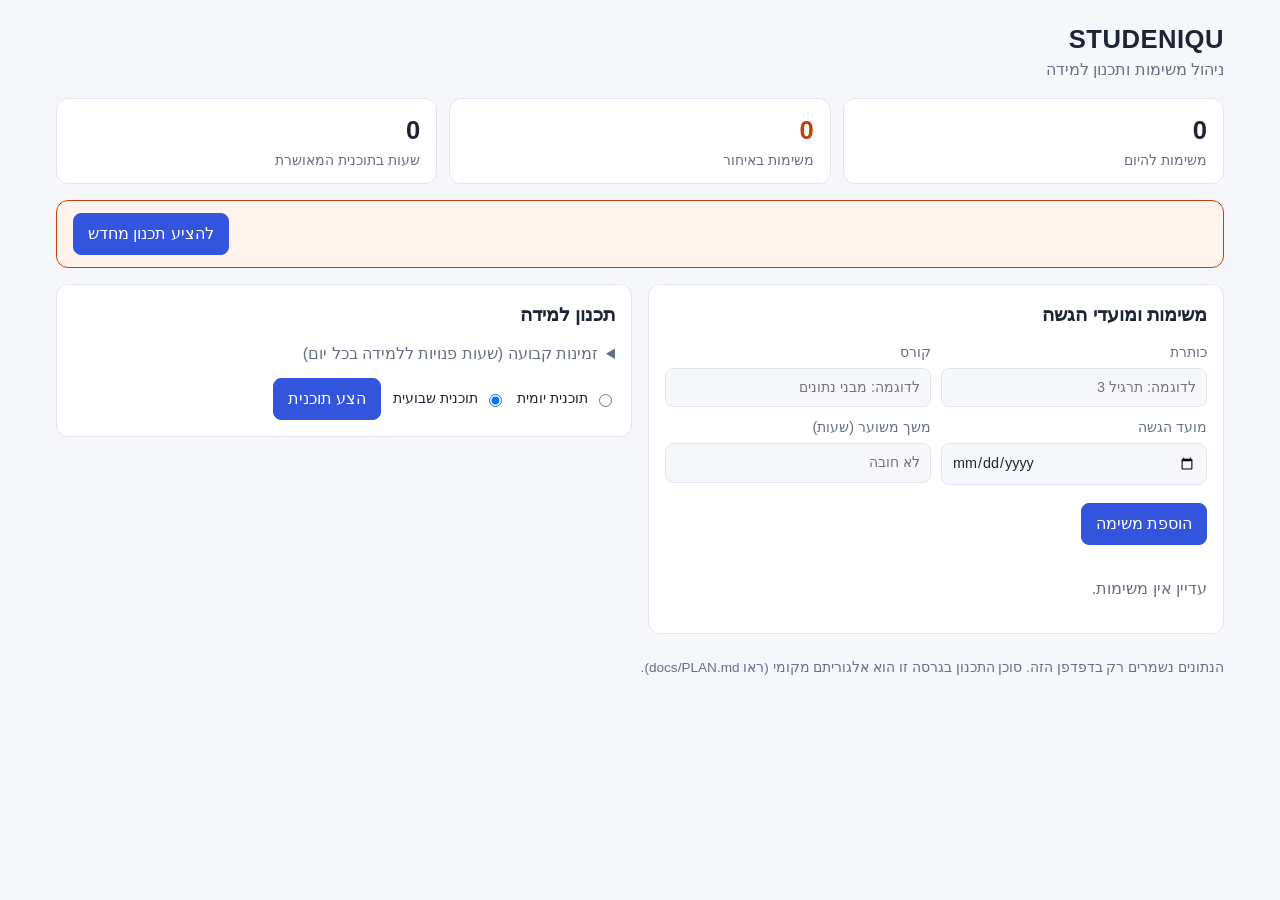
==== index.html @ 167fc443 "Add first working version: tasks and study planning Static Hebrew (RTL) web app implementing the two" ====
<!doctype html>
<html lang="he" dir="rtl">
<head>
  <meta charset="utf-8">
  <meta name="viewport" content="width=device-width, initial-scale=1">
  <title>STUDENIQU</title>
  <link rel="stylesheet" href="css/style.css">
</head>
<body>
  <header class="topbar">
    <h1>STUDENIQU</h1>
    <p class="tagline">ניהול משימות ותכנון למידה</p>
  </header>

  <main>
    <section class="summary" aria-label="סיכום">
      <div class="stat"><span class="stat-num" id="stat-today">0</span><span class="stat-label">משימות להיום</span></div>
      <div class="stat warn"><span class="stat-num" id="stat-overdue">0</span><span class="stat-label">משימות באיחור</span></div>
      <div class="stat"><span class="stat-num" id="stat-hours">0</span><span class="stat-label">שעות בתוכנית המאושרת</span></div>
    </section>

    <div id="replan-banner" class="banner" hidden>
      <span id="replan-text"></span>
      <button type="button" id="replan-btn" class="btn primary">להציע תכנון מחדש</button>
    </div>

    <div class="grid">
      <!-- Tasks -->
      <section class="card" aria-labelledby="tasks-title">
        <h2 id="tasks-title">משימות ומועדי הגשה</h2>
        <form id="task-form" class="task-form" autocomplete="off">
          <input type="hidden" id="task-id">
          <label>כותרת<input id="task-title" required maxlength="120" placeholder="לדוגמה: תרגיל 3"></label>
          <label>קורס<input id="task-course" maxlength="80" placeholder="לדוגמה: מבני נתונים"></label>
          <label>מועד הגשה<input id="task-due" type="date" required></label>
          <label>משך משוער (שעות)<input id="task-hours" type="number" min="0" max="200" step="0.5" placeholder="לא חובה"></label>
          <div class="form-actions">
            <button type="submit" class="btn primary" id="task-submit">הוספת משימה</button>
            <button type="button" class="btn" id="task-cancel" hidden>ביטול עריכה</button>
          </div>
        </form>
        <ul id="task-list" class="task-list"></ul>
        <p id="task-empty" class="muted">עדיין אין משימות.</p>
      </section>

      <!-- Planner -->
      <section class="card" aria-labelledby="plan-title">
        <h2 id="plan-title">תכנון למידה</h2>

        <details class="availability">
          <summary>זמינות קבועה (שעות פנויות ללמידה בכל יום)</summary>
          <div id="availability" class="avail-grid"></div>
        </details>

        <div class="plan-controls">
          <label class="inline"><input type="radio" name="mode" value="day"> תוכנית יומית</label>
          <label class="inline"><input type="radio" name="mode" value="week" checked> תוכנית שבועית</label>
          <button type="button" id="propose-btn" class="btn primary">הצע תוכנית</button>
        </div>

        <div id="draft" hidden>
          <h3>הצעה לאישור <span class="badge">טיוטה, לא נשמרה</span></h3>
          <div id="draft-notes"></div>
          <div id="draft-days" class="days"></div>

          <div class="chat">
            <div id="chat-log" class="chat-log" aria-live="polite"></div>
            <form id="chat-form" class="chat-form" autocomplete="off">
              <input id="chat-input" placeholder='לדוגמה: "בלי יום שישי"' aria-label="בקשת שינוי">
              <button type="submit" class="btn">שליחה</button>
            </form>
          </div>

          <div class="form-actions">
            <button type="button" id="approve-btn" class="btn primary">אישור ושמירה</button>
            <button type="button" id="reject-btn" class="btn">דחייה</button>
          </div>
        </div>

        <div id="approved" hidden>
          <h3>התוכנית המאושרת <span class="muted" id="approved-meta"></span></h3>
          <div id="approved-days" class="days"></div>
        </div>
      </section>
    </div>
  </main>

  <footer class="footer muted">
    הנתונים נשמרים רק בדפדפן הזה. סוכן התכנון בגרסה זו הוא אלגוריתם מקומי (ראו docs/PLAN.md).
  </footer>

  <script src="js/planner.js"></script>
  <script src="js/chat.js"></script>
  <script src="js/app.js"></script>
</body>
</html>
---- css/style.css ----
:root {
  --bg: #f6f7fb;
  --card: #ffffff;
  --text: #1d2433;
  --muted: #667085;
  --border: #e3e6ee;
  --primary: #3355dd;
  --primary-text: #ffffff;
  --warn: #c2410c;
  --warn-bg: #fff4ed;
  --ok: #15803d;
  --chip: #eef1fb;
}

@media (prefers-color-scheme: dark) {
  :root {
    --bg: #11141b;
    --card: #1a1f2a;
    --text: #e6e9f0;
    --muted: #98a2b3;
    --border: #2b3240;
    --primary: #6d8bff;
    --primary-text: #0b0e14;
    --warn: #fb923c;
    --warn-bg: #2a1d14;
    --ok: #4ade80;
    --chip: #232a38;
  }
}

* { box-sizing: border-box; }

body {
  margin: 0;
  font-family: "Segoe UI", Arial, sans-serif;
  background: var(--bg);
  color: var(--text);
  line-height: 1.5;
}

.topbar { padding: 20px 16px 8px; max-width: 1200px; margin: 0 auto; }
.topbar h1 { margin: 0; font-size: 1.6rem; letter-spacing: .5px; }
.tagline { margin: 0; color: var(--muted); }

main { max-width: 1200px; margin: 0 auto; padding: 8px 16px 24px; }

.summary { display: grid; grid-template-columns: repeat(3, 1fr); gap: 12px; margin-bottom: 16px; }
.stat { background: var(--card); border: 1px solid var(--border); border-radius: 12px; padding: 12px 16px; display: flex; flex-direction: column; }
.stat-num { font-size: 1.6rem; font-weight: 700; }
.stat-label { color: var(--muted); font-size: .9rem; }
.stat.warn .stat-num { color: var(--warn); }

.banner { display: flex; gap: 12px; align-items: center; justify-content: space-between; flex-wrap: wrap;
  background: var(--warn-bg); border: 1px solid var(--warn); border-radius: 12px; padding: 12px 16px; margin-bottom: 16px; }

.grid { display: grid; grid-template-columns: 1fr 1fr; gap: 16px; align-items: start; }
.card { background: var(--card); border: 1px solid var(--border); border-radius: 12px; padding: 16px; min-width: 0; }
.card h2 { margin: 0 0 12px; font-size: 1.2rem; }
.card h3 { margin: 16px 0 8px; font-size: 1.05rem; }

label { display: flex; flex-direction: column; gap: 4px; font-size: .9rem; color: var(--muted); }
label.inline { flex-direction: row; align-items: center; gap: 6px; color: var(--text); }
input { font: inherit; color: var(--text); background: var(--bg); border: 1px solid var(--border); border-radius: 8px; padding: 8px 10px; min-width: 0; }
input:focus { outline: 2px solid var(--primary); outline-offset: 1px; }

.task-form { display: grid; grid-template-columns: 1fr 1fr; gap: 10px; }
.form-actions { display: flex; gap: 8px; grid-column: 1 / -1; margin-top: 8px; flex-wrap: wrap; }

.btn { font: inherit; border: 1px solid var(--border); background: var(--card); color: var(--text); border-radius: 8px; padding: 8px 14px; cursor: pointer; }
.btn:hover { border-color: var(--primary); }
.btn.primary { background: var(--primary); color: var(--primary-text); border-color: var(--primary); }
.btn.small { padding: 2px 8px; font-size: .85rem; }
.btn.danger { color: var(--warn); }

.muted { color: var(--muted); }
.badge { font-size: .75rem; background: var(--chip); color: var(--muted); border-radius: 999px; padding: 2px 8px; font-weight: 400; }

.task-list { list-style: none; padding: 0; margin: 16px 0 0; display: flex; flex-direction: column; gap: 10px; }
.task { border: 1px solid var(--border); border-radius: 10px; padding: 10px 12px; }
.task.overdue { border-color: var(--warn); background: var(--warn-bg); }
.task.done .task-title { text-decoration: line-through; color: var(--muted); }
.task-head { display: flex; justify-content: space-between; gap: 8px; align-items: flex-start; flex-wrap: wrap; }
.task-title { font-weight: 600; }
.task-meta { font-size: .85rem; color: var(--muted); }
.task-meta .late { color: var(--warn); font-weight: 600; }
.task-actions { display: flex; gap: 6px; align-items: center; flex-wrap: wrap; }
.task-actions select { font: inherit; font-size: .85rem; color: var(--text); background: var(--bg); border: 1px solid var(--border); border-radius: 6px; padding: 2px 6px; }
.subtasks { list-style: none; padding: 0; margin: 8px 0 0; }
.subtasks li { display: flex; align-items: center; gap: 6px; font-size: .9rem; }
.subtasks li.done span { text-decoration: line-through; color: var(--muted); }
.sub-form { display: flex; gap: 6px; margin-top: 6px; }
.sub-form input { flex: 1; padding: 4px 8px; font-size: .9rem; }

.availability { margin-bottom: 12px; }
.availability summary { cursor: pointer; color: var(--muted); }
.avail-grid { display: grid; grid-template-columns: repeat(7, 1fr); gap: 6px; margin-top: 8px; }
.avail-grid label { align-items: center; text-align: center; }
.avail-grid input { width: 100%; text-align: center; }

.plan-controls { display: flex; gap: 12px; align-items: center; flex-wrap: wrap; }

.days { display: flex; flex-direction: column; gap: 8px; }
.day { border: 1px solid var(--border); border-radius: 10px; padding: 8px 12px; }
.day-head { display: flex; justify-content: space-between; font-weight: 600; }
.day-head .muted { font-weight: 400; font-size: .85rem; }
.session { display: flex; justify-content: space-between; gap: 8px; font-size: .9rem; padding: 2px 0; }
.note { border-radius: 10px; padding: 8px 12px; margin: 8px 0; font-size: .9rem; }
.note.warn { background: var(--warn-bg); border: 1px solid var(--warn); }
.note.info { background: var(--chip); }
.note ul { margin: 4px 0; padding-inline-start: 20px; }

.chat { margin-top: 12px; border-top: 1px solid var(--border); padding-top: 12px; }
.chat-log { display: flex; flex-direction: column; gap: 6px; max-height: 220px; overflow-y: auto; margin-bottom: 8px; }
.msg { padding: 6px 10px; border-radius: 10px; max-width: 90%; white-space: pre-line; font-size: .9rem; }
.msg.user { align-self: flex-start; background: var(--primary); color: var(--primary-text); }
.msg.bot { align-self: flex-end; background: var(--chip); }
.chat-form { display: flex; gap: 8px; }
.chat-form input { flex: 1; }

.footer { max-width: 1200px; margin: 0 auto; padding: 0 16px 24px; font-size: .85rem; }

@media (max-width: 860px) {
  .grid { grid-template-columns: 1fr; }
}
@media (max-width: 520px) {
  .summary { grid-template-columns: 1fr; }
  .task-form { grid-template-columns: 1fr; }
  .avail-grid { grid-template-columns: repeat(4, 1fr); }
}
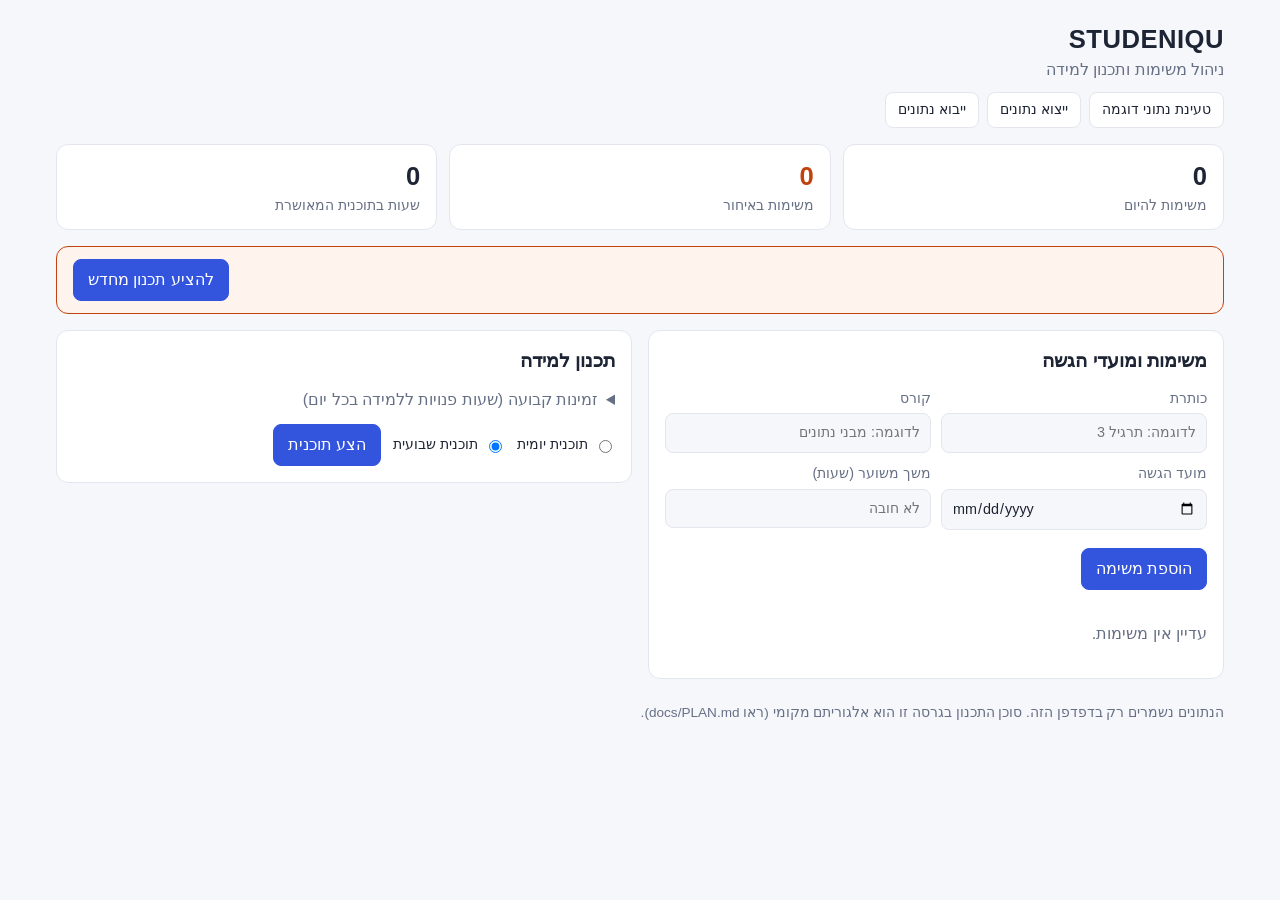
==== commit a029f47f: "Add data folder with sample data, schema, export and import - data/sample-data.js: sample student we" ====
--- a/index.html
+++ b/index.html
@@ -10,6 +10,13 @@
   <header class="topbar">
     <h1>STUDENIQU</h1>
     <p class="tagline">ניהול משימות ותכנון למידה</p>
+    <div class="toolbar" aria-label="נתונים">
+      <button type="button" id="sample-btn" class="btn">טעינת נתוני דוגמה</button>
+      <button type="button" id="export-btn" class="btn">ייצוא נתונים</button>
+      <button type="button" id="import-btn" class="btn">ייבוא נתונים</button>
+      <input type="file" id="import-file" accept=".json,application/json" hidden>
+      <span id="data-msg" class="muted" role="status"></span>
+    </div>
   </header>
 
   <main>
@@ -91,6 +98,8 @@
 
   <script src="js/planner.js"></script>
   <script src="js/chat.js"></script>
+  <script src="js/data.js"></script>
+  <script src="data/sample-data.js"></script>
   <script src="js/app.js"></script>
 </body>
 </html>
--- a/css/style.css
+++ b/css/style.css
@@ -41,6 +41,8 @@
 .topbar { padding: 20px 16px 8px; max-width: 1200px; margin: 0 auto; }
 .topbar h1 { margin: 0; font-size: 1.6rem; letter-spacing: .5px; }
 .tagline { margin: 0; color: var(--muted); }
+.toolbar { display: flex; gap: 8px; align-items: center; flex-wrap: wrap; margin-top: 10px; }
+.toolbar .btn { font-size: .9rem; padding: 6px 12px; }
 
 main { max-width: 1200px; margin: 0 auto; padding: 8px 16px 24px; }
 
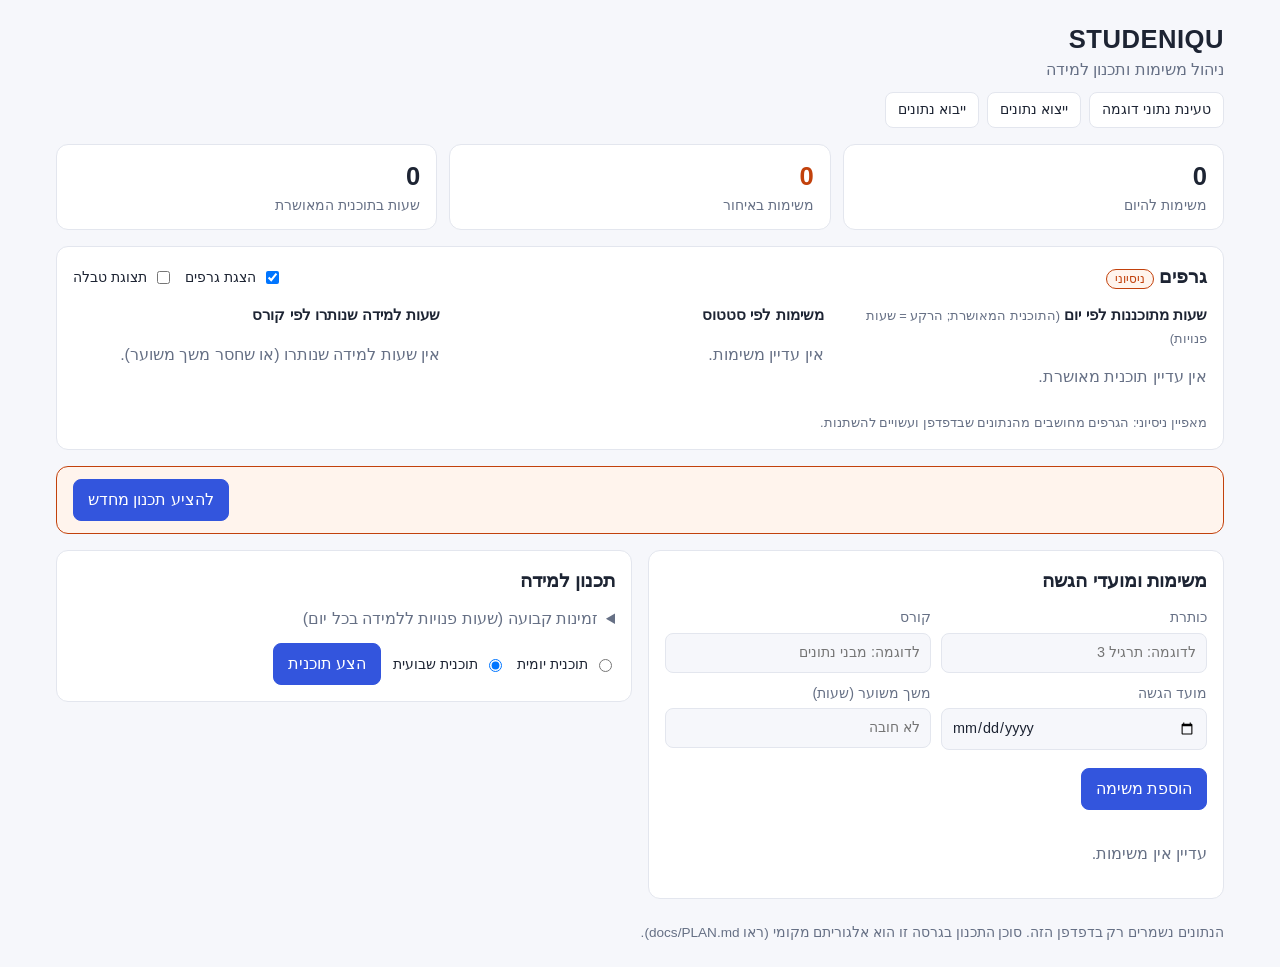
==== commit a51492cf: "Add experimental charts section Three inline-SVG charts (no libraries), marked as experimental: plan" ====
--- a/index.html
+++ b/index.html
@@ -24,6 +24,31 @@
       <div class="stat"><span class="stat-num" id="stat-today">0</span><span class="stat-label">משימות להיום</span></div>
       <div class="stat warn"><span class="stat-num" id="stat-overdue">0</span><span class="stat-label">משימות באיחור</span></div>
       <div class="stat"><span class="stat-num" id="stat-hours">0</span><span class="stat-label">שעות בתוכנית המאושרת</span></div>
+    </section>
+
+    <section class="card charts-card" aria-labelledby="charts-title">
+      <div class="charts-head">
+        <h2 id="charts-title">גרפים <span class="badge experimental">ניסיוני</span></h2>
+        <div class="charts-controls">
+          <label class="inline"><input type="checkbox" id="charts-toggle" checked> הצגת גרפים</label>
+          <label class="inline"><input type="checkbox" id="charts-table"> תצוגת טבלה</label>
+        </div>
+      </div>
+      <div id="charts-body" class="charts-grid">
+        <figure class="chart">
+          <figcaption>שעות מתוכננות לפי יום <span class="muted">(התוכנית המאושרת; הרקע = שעות פנויות)</span></figcaption>
+          <div id="chart-hours"></div>
+        </figure>
+        <figure class="chart">
+          <figcaption>משימות לפי סטטוס</figcaption>
+          <div id="chart-status"></div>
+        </figure>
+        <figure class="chart">
+          <figcaption>שעות למידה שנותרו לפי קורס</figcaption>
+          <div id="chart-course"></div>
+        </figure>
+      </div>
+      <p class="muted small">מאפיין ניסיוני: הגרפים מחושבים מהנתונים שבדפדפן ועשויים להשתנות.</p>
     </section>
 
     <div id="replan-banner" class="banner" hidden>
@@ -100,6 +125,7 @@
   <script src="js/chat.js"></script>
   <script src="js/data.js"></script>
   <script src="data/sample-data.js"></script>
+  <script src="js/charts.js"></script>
   <script src="js/app.js"></script>
 </body>
 </html>
--- a/css/style.css
+++ b/css/style.css
@@ -119,6 +119,48 @@
 .chat-form { display: flex; gap: 8px; }
 .chat-form input { flex: 1; }
 
+/* ---------- charts (experimental) ---------- */
+:root {
+  --series-1: #2a78d6;
+  --chart-grid: #e1e0d9;
+  --chart-axis: #c3c2b7;
+  --chart-muted: #898781;
+  --chart-capacity: #eef1fb;
+}
+@media (prefers-color-scheme: dark) {
+  :root {
+    --series-1: #3987e5;
+    --chart-grid: #2c2c2a;
+    --chart-axis: #383835;
+    --chart-capacity: #232a38;
+  }
+}
+.charts-card { margin-bottom: 16px; }
+.charts-head { display: flex; justify-content: space-between; align-items: center; gap: 8px; flex-wrap: wrap; }
+.charts-head h2 { margin: 0; }
+.charts-controls { display: flex; gap: 12px; flex-wrap: wrap; }
+.badge.experimental { background: var(--warn-bg); color: var(--warn); border: 1px solid var(--warn); }
+.charts-grid { display: grid; grid-template-columns: repeat(3, 1fr); gap: 16px; margin-top: 12px; }
+.chart { margin: 0; min-width: 0; }
+.chart figcaption { font-weight: 600; font-size: .95rem; margin-bottom: 6px; }
+.chart figcaption .muted { font-weight: 400; font-size: .8rem; }
+/* SVG coordinates are laid out right-to-left by hand; ltr keeps text-anchor literal. */
+.chart-svg { width: 100%; height: auto; display: block; overflow: visible; direction: ltr; }
+.chart-svg .bar { fill: var(--series-1); }
+.chart-svg .capacity { fill: var(--chart-capacity); }
+.chart-svg .grid { stroke: var(--chart-grid); stroke-width: 1; }
+.chart-svg .baseline { stroke: var(--chart-axis); stroke-width: 1; }
+.chart-svg .tick { fill: var(--chart-muted); font-size: 11px; }
+.chart-svg .label { fill: var(--muted); font-size: 12px; }
+.chart-svg .value { fill: var(--text); font-size: 12px; font-weight: 600; }
+.chart-svg .hit { fill: transparent; }
+.chart-svg .mark:hover .hit, .chart-svg .mark:focus .hit { fill: var(--chip); }
+.chart-svg .mark:focus { outline: none; }
+.chart-table { width: 100%; border-collapse: collapse; font-size: .9rem; }
+.chart-table th, .chart-table td { text-align: start; padding: 4px 6px; border-bottom: 1px solid var(--border); }
+.small { font-size: .8rem; margin: 8px 0 0; }
+@media (max-width: 860px) { .charts-grid { grid-template-columns: 1fr; } }
+
 .footer { max-width: 1200px; margin: 0 auto; padding: 0 16px 24px; font-size: .85rem; }
 
 @media (max-width: 860px) {
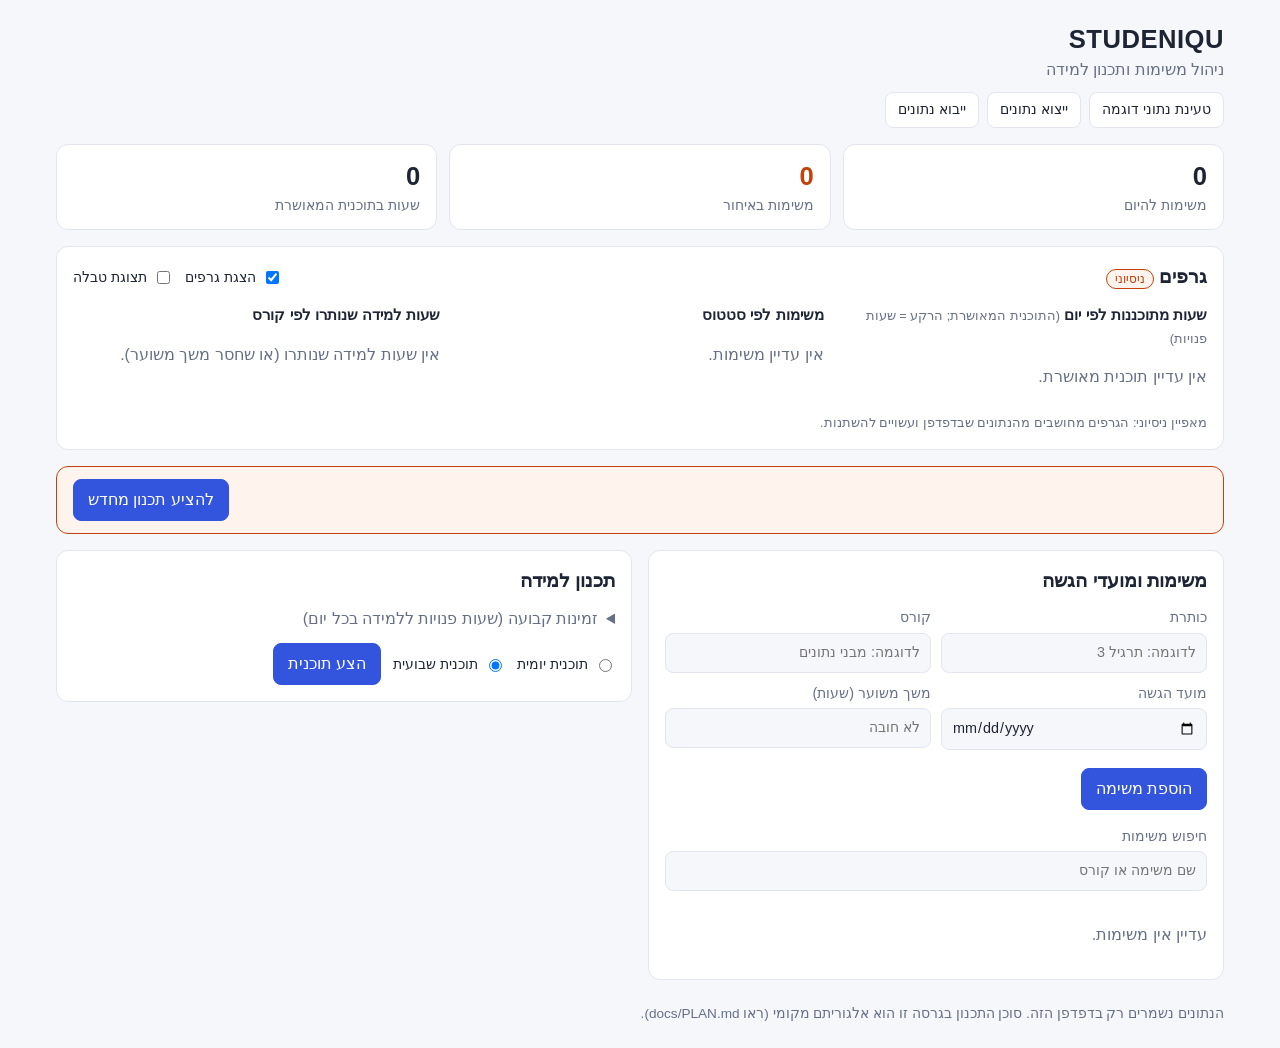
==== commit 0a0664af: "Add task search by title or course - js/search.js: pure filterTasks(tasks, query), case-insensitive " ====
--- a/index.html
+++ b/index.html
@@ -71,8 +71,12 @@
             <button type="button" class="btn" id="task-cancel" hidden>ביטול עריכה</button>
           </div>
         </form>
+        <label class="task-search">חיפוש משימות
+          <input id="task-search" type="search" maxlength="80" placeholder="שם משימה או קורס">
+        </label>
         <ul id="task-list" class="task-list"></ul>
         <p id="task-empty" class="muted">עדיין אין משימות.</p>
+        <p id="task-no-results" class="muted" hidden>לא נמצאו משימות שמתאימות לחיפוש.</p>
       </section>
 
       <!-- Planner -->
@@ -124,6 +128,7 @@
   <script src="js/planner.js"></script>
   <script src="js/chat.js"></script>
   <script src="js/data.js"></script>
+  <script src="js/search.js"></script>
   <script src="data/sample-data.js"></script>
   <script src="js/charts.js"></script>
   <script src="js/app.js"></script>
--- a/css/style.css
+++ b/css/style.css
@@ -77,6 +77,7 @@
 .muted { color: var(--muted); }
 .badge { font-size: .75rem; background: var(--chip); color: var(--muted); border-radius: 999px; padding: 2px 8px; font-weight: 400; }
 
+.task-search { margin-top: 16px; }
 .task-list { list-style: none; padding: 0; margin: 16px 0 0; display: flex; flex-direction: column; gap: 10px; }
 .task { border: 1px solid var(--border); border-radius: 10px; padding: 10px 12px; }
 .task.overdue { border-color: var(--warn); background: var(--warn-bg); }
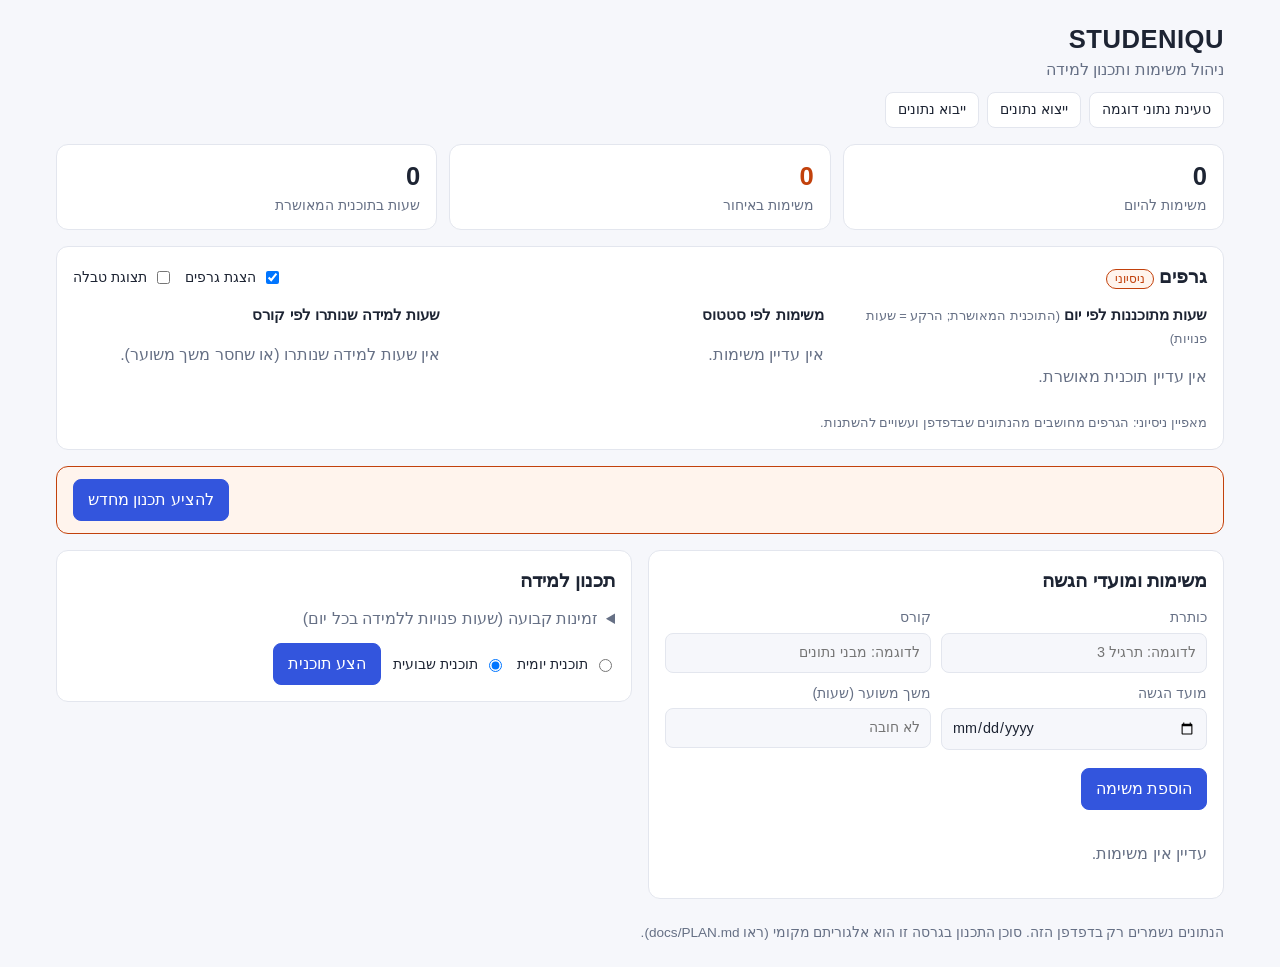
==== commit 4d9f3eb9: "Show total free study hours per week under availability - js/planner.js: pure weeklyHours(availabili" ====
--- a/index.html
+++ b/index.html
@@ -71,12 +71,8 @@
             <button type="button" class="btn" id="task-cancel" hidden>ביטול עריכה</button>
           </div>
         </form>
-        <label class="task-search">חיפוש משימות
-          <input id="task-search" type="search" maxlength="80" placeholder="שם משימה או קורס">
-        </label>
         <ul id="task-list" class="task-list"></ul>
         <p id="task-empty" class="muted">עדיין אין משימות.</p>
-        <p id="task-no-results" class="muted" hidden>לא נמצאו משימות שמתאימות לחיפוש.</p>
       </section>
 
       <!-- Planner -->
@@ -86,6 +82,7 @@
         <details class="availability">
           <summary>זמינות קבועה (שעות פנויות ללמידה בכל יום)</summary>
           <div id="availability" class="avail-grid"></div>
+          <p class="muted avail-total">סה״כ שעות פנויות בשבוע: <strong id="avail-total">0</strong></p>
         </details>
 
         <div class="plan-controls">
@@ -128,7 +125,6 @@
   <script src="js/planner.js"></script>
   <script src="js/chat.js"></script>
   <script src="js/data.js"></script>
-  <script src="js/search.js"></script>
   <script src="data/sample-data.js"></script>
   <script src="js/charts.js"></script>
   <script src="js/app.js"></script>
--- a/css/style.css
+++ b/css/style.css
@@ -77,7 +77,6 @@
 .muted { color: var(--muted); }
 .badge { font-size: .75rem; background: var(--chip); color: var(--muted); border-radius: 999px; padding: 2px 8px; font-weight: 400; }
 
-.task-search { margin-top: 16px; }
 .task-list { list-style: none; padding: 0; margin: 16px 0 0; display: flex; flex-direction: column; gap: 10px; }
 .task { border: 1px solid var(--border); border-radius: 10px; padding: 10px 12px; }
 .task.overdue { border-color: var(--warn); background: var(--warn-bg); }
@@ -86,6 +85,7 @@
 .task-title { font-weight: 600; }
 .task-meta { font-size: .85rem; color: var(--muted); }
 .task-meta .late { color: var(--warn); font-weight: 600; }
+.task-meta .soon { color: var(--text); font-weight: 600; }
 .task-actions { display: flex; gap: 6px; align-items: center; flex-wrap: wrap; }
 .task-actions select { font: inherit; font-size: .85rem; color: var(--text); background: var(--bg); border: 1px solid var(--border); border-radius: 6px; padding: 2px 6px; }
 .subtasks { list-style: none; padding: 0; margin: 8px 0 0; }
@@ -99,6 +99,8 @@
 .avail-grid { display: grid; grid-template-columns: repeat(7, 1fr); gap: 6px; margin-top: 8px; }
 .avail-grid label { align-items: center; text-align: center; }
 .avail-grid input { width: 100%; text-align: center; }
+.avail-total { margin: 8px 0 0; font-size: .9rem; }
+.avail-total strong { color: var(--text); }
 
 .plan-controls { display: flex; gap: 12px; align-items: center; flex-wrap: wrap; }
 
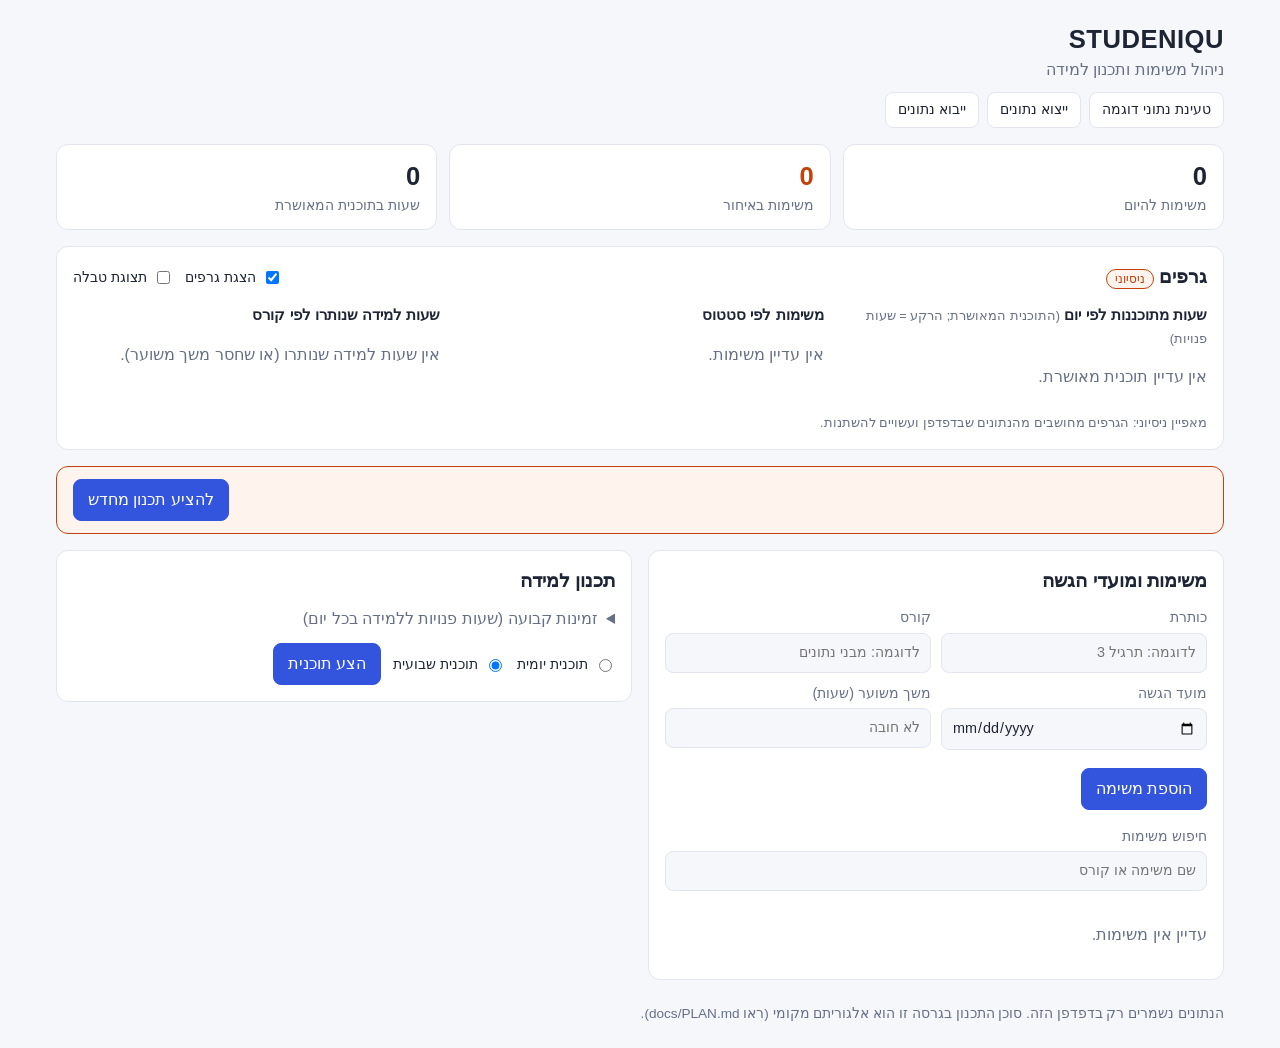
==== commit 4c83aad3: "Merge e74e1ac93a92aabd2a89dd0df849391483e95a76 into d623dce7bcf08502ebfc6eb3e59386640a0f1cbb" ====
--- a/index.html
+++ b/index.html
@@ -71,8 +71,12 @@
             <button type="button" class="btn" id="task-cancel" hidden>ביטול עריכה</button>
           </div>
         </form>
+        <label class="task-search">חיפוש משימות
+          <input id="task-search" type="search" maxlength="80" placeholder="שם משימה או קורס">
+        </label>
         <ul id="task-list" class="task-list"></ul>
         <p id="task-empty" class="muted">עדיין אין משימות.</p>
+        <p id="task-no-results" class="muted" hidden>לא נמצאו משימות שמתאימות לחיפוש.</p>
       </section>
 
       <!-- Planner -->
@@ -82,7 +86,6 @@
         <details class="availability">
           <summary>זמינות קבועה (שעות פנויות ללמידה בכל יום)</summary>
           <div id="availability" class="avail-grid"></div>
-          <p class="muted avail-total">סה״כ שעות פנויות בשבוע: <strong id="avail-total">0</strong></p>
         </details>
 
         <div class="plan-controls">
@@ -125,6 +128,7 @@
   <script src="js/planner.js"></script>
   <script src="js/chat.js"></script>
   <script src="js/data.js"></script>
+  <script src="js/search.js"></script>
   <script src="data/sample-data.js"></script>
   <script src="js/charts.js"></script>
   <script src="js/app.js"></script>
--- a/css/style.css
+++ b/css/style.css
@@ -77,6 +77,7 @@
 .muted { color: var(--muted); }
 .badge { font-size: .75rem; background: var(--chip); color: var(--muted); border-radius: 999px; padding: 2px 8px; font-weight: 400; }
 
+.task-search { margin-top: 16px; }
 .task-list { list-style: none; padding: 0; margin: 16px 0 0; display: flex; flex-direction: column; gap: 10px; }
 .task { border: 1px solid var(--border); border-radius: 10px; padding: 10px 12px; }
 .task.overdue { border-color: var(--warn); background: var(--warn-bg); }
@@ -99,8 +100,6 @@
 .avail-grid { display: grid; grid-template-columns: repeat(7, 1fr); gap: 6px; margin-top: 8px; }
 .avail-grid label { align-items: center; text-align: center; }
 .avail-grid input { width: 100%; text-align: center; }
-.avail-total { margin: 8px 0 0; font-size: .9rem; }
-.avail-total strong { color: var(--text); }
 
 .plan-controls { display: flex; gap: 12px; align-items: center; flex-wrap: wrap; }
 
